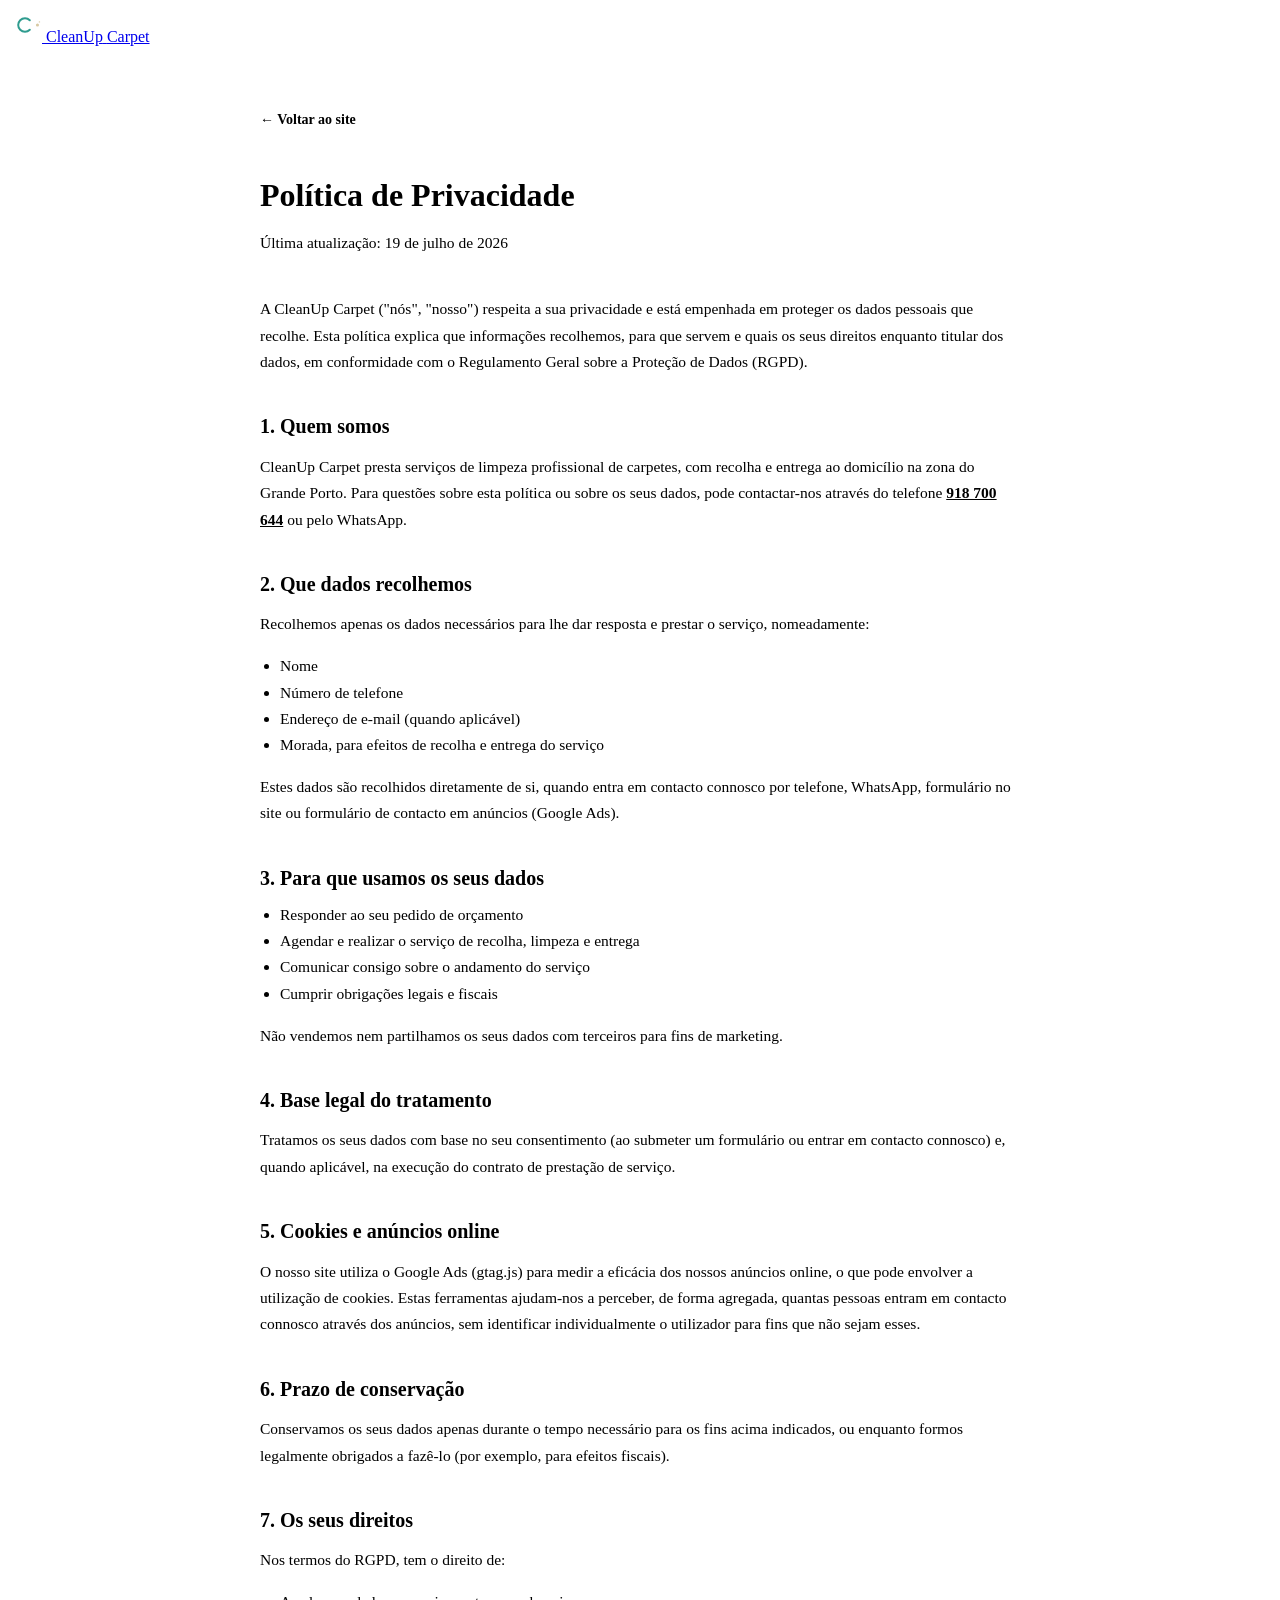
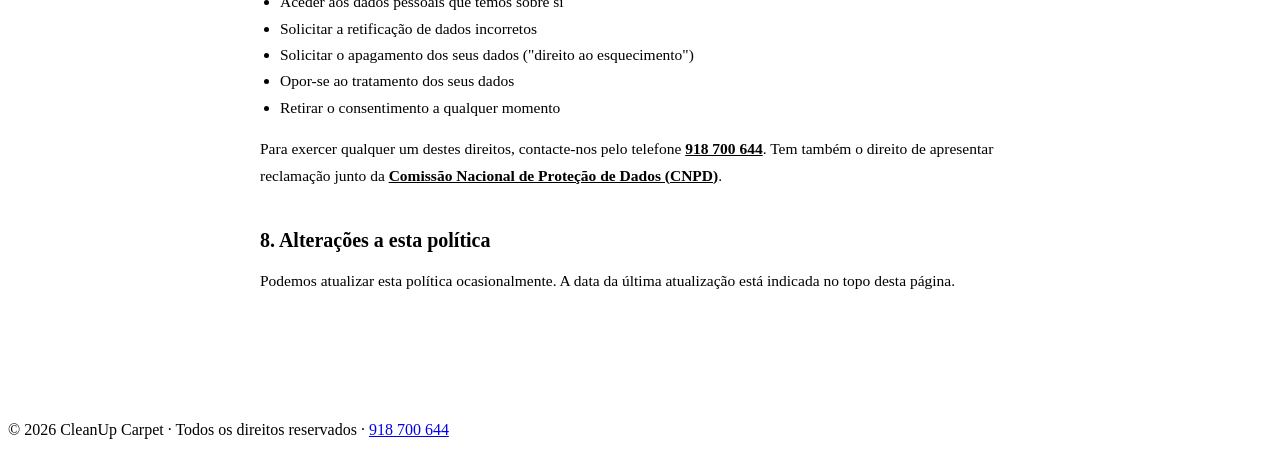
==== politica-privacidade.html @ d4d7b24e "Add files via upload" ====
<!DOCTYPE html>
<html lang="pt-PT">
<head>
  <meta charset="UTF-8">
  <meta name="viewport" content="width=device-width, initial-scale=1.0">
  <meta name="robots" content="noindex">
  <title>Política de Privacidade | CleanUp Carpet</title>

  <link rel="preconnect" href="https://fonts.googleapis.com">
  <link rel="preconnect" href="https://fonts.gstatic.com" crossorigin>
  <link href="https://fonts.googleapis.com/css2?family=Fraunces:ital,wght@0,500;0,600;1,500;1,600&family=Manrope:wght@400;500;600;700;800&display=swap" rel="stylesheet">

  <link rel="stylesheet" href="estilo.css">

  <style>
    .legal-wrap {
      max-width: 760px;
      margin: 0 auto;
      padding: 64px 24px 96px;
    }
    .legal-wrap h1 {
      font-size: 32px;
      margin-bottom: 8px;
    }
    .legal-updated {
      color: var(--color-text-muted);
      font-size: 14px;
      margin-bottom: 40px;
    }
    .legal-wrap h2 {
      font-size: 20px;
      margin-top: 40px;
      margin-bottom: 12px;
    }
    .legal-wrap p, .legal-wrap li {
      color: var(--color-text);
      font-size: 15.5px;
      line-height: 1.7;
    }
    .legal-wrap ul {
      padding-left: 20px;
      margin: 12px 0;
    }
    .legal-wrap a {
      color: var(--color-teal-dark);
      font-weight: 600;
    }
    .legal-back {
      display: inline-block;
      margin-bottom: 28px;
      font-size: 14px;
      font-weight: 700;
      color: var(--color-teal-dark);
      text-decoration: none;
    }
  </style>
</head>

<body>

<div class="topbar">
  <div class="topbar-inner">
    <a class="topbar-brand" href="index.html" aria-label="CleanUp Carpet">
      <span class="icon-mark">
        <svg width="34" height="34" viewBox="0 0 120 120">
          <path d="M 92.77 82.94 A 40 40 0 1 1 92.77 37.06" fill="none" stroke="#FFFFFF" stroke-width="10" stroke-linecap="round"/>
          <path d="M 76.97 76.97 A 24 24 0 1 1 76.97 43.03" fill="none" stroke="#2F9C8F" stroke-width="7" stroke-linecap="round"/>
          <circle cx="104" cy="60" r="5.5" fill="#D8C9A3"/>
          <circle cx="111" cy="49" r="2.6" fill="#D8C9A3"/>
        </svg>
      </span>
      <span class="brand-wordmark">
        <span class="top">CleanUp</span>
        <span class="bottom">Carpet</span>
      </span>
    </a>
  </div>
</div>

<div class="legal-wrap">
  <a class="legal-back" href="index.html">← Voltar ao site</a>

  <h1>Política de Privacidade</h1>
  <p class="legal-updated">Última atualização: 19 de julho de 2026</p>

  <p>
    A CleanUp Carpet ("nós", "nosso") respeita a sua privacidade e está empenhada em proteger os dados pessoais
    que recolhe. Esta política explica que informações recolhemos, para que servem e quais os seus direitos
    enquanto titular dos dados, em conformidade com o Regulamento Geral sobre a Proteção de Dados (RGPD).
  </p>

  <h2>1. Quem somos</h2>
  <p>
    CleanUp Carpet presta serviços de limpeza profissional de carpetes, com recolha e entrega ao domicílio na
    zona do Grande Porto. Para questões sobre esta política ou sobre os seus dados, pode contactar-nos através
    do telefone <a href="tel:+351918700644">918 700 644</a> ou pelo WhatsApp.
  </p>

  <h2>2. Que dados recolhemos</h2>
  <p>Recolhemos apenas os dados necessários para lhe dar resposta e prestar o serviço, nomeadamente:</p>
  <ul>
    <li>Nome</li>
    <li>Número de telefone</li>
    <li>Endereço de e-mail (quando aplicável)</li>
    <li>Morada, para efeitos de recolha e entrega do serviço</li>
  </ul>
  <p>
    Estes dados são recolhidos diretamente de si, quando entra em contacto connosco por telefone, WhatsApp,
    formulário no site ou formulário de contacto em anúncios (Google Ads).
  </p>

  <h2>3. Para que usamos os seus dados</h2>
  <ul>
    <li>Responder ao seu pedido de orçamento</li>
    <li>Agendar e realizar o serviço de recolha, limpeza e entrega</li>
    <li>Comunicar consigo sobre o andamento do serviço</li>
    <li>Cumprir obrigações legais e fiscais</li>
  </ul>
  <p>Não vendemos nem partilhamos os seus dados com terceiros para fins de marketing.</p>

  <h2>4. Base legal do tratamento</h2>
  <p>
    Tratamos os seus dados com base no seu consentimento (ao submeter um formulário ou entrar em contacto
    connosco) e, quando aplicável, na execução do contrato de prestação de serviço.
  </p>

  <h2>5. Cookies e anúncios online</h2>
  <p>
    O nosso site utiliza o Google Ads (gtag.js) para medir a eficácia dos nossos anúncios online, o que pode
    envolver a utilização de cookies. Estas ferramentas ajudam-nos a perceber, de forma agregada, quantas
    pessoas entram em contacto connosco através dos anúncios, sem identificar individualmente o utilizador
    para fins que não sejam esses.
  </p>

  <h2>6. Prazo de conservação</h2>
  <p>
    Conservamos os seus dados apenas durante o tempo necessário para os fins acima indicados, ou enquanto
    formos legalmente obrigados a fazê-lo (por exemplo, para efeitos fiscais).
  </p>

  <h2>7. Os seus direitos</h2>
  <p>Nos termos do RGPD, tem o direito de:</p>
  <ul>
    <li>Aceder aos dados pessoais que temos sobre si</li>
    <li>Solicitar a retificação de dados incorretos</li>
    <li>Solicitar o apagamento dos seus dados ("direito ao esquecimento")</li>
    <li>Opor-se ao tratamento dos seus dados</li>
    <li>Retirar o consentimento a qualquer momento</li>
  </ul>
  <p>
    Para exercer qualquer um destes direitos, contacte-nos pelo telefone <a href="tel:+351918700644">918 700 644</a>.
    Tem também o direito de apresentar reclamação junto da
    <a href="https://www.cnpd.pt" target="_blank" rel="noopener">Comissão Nacional de Proteção de Dados (CNPD)</a>.
  </p>

  <h2>8. Alterações a esta política</h2>
  <p>
    Podemos atualizar esta política ocasionalmente. A data da última atualização está indicada no topo desta
    página.
  </p>
</div>

<footer>
  <p>© 2026 CleanUp Carpet · Todos os direitos reservados · <a href="tel:+351918700644">918 700 644</a></p>
</footer>

</body>
</html>
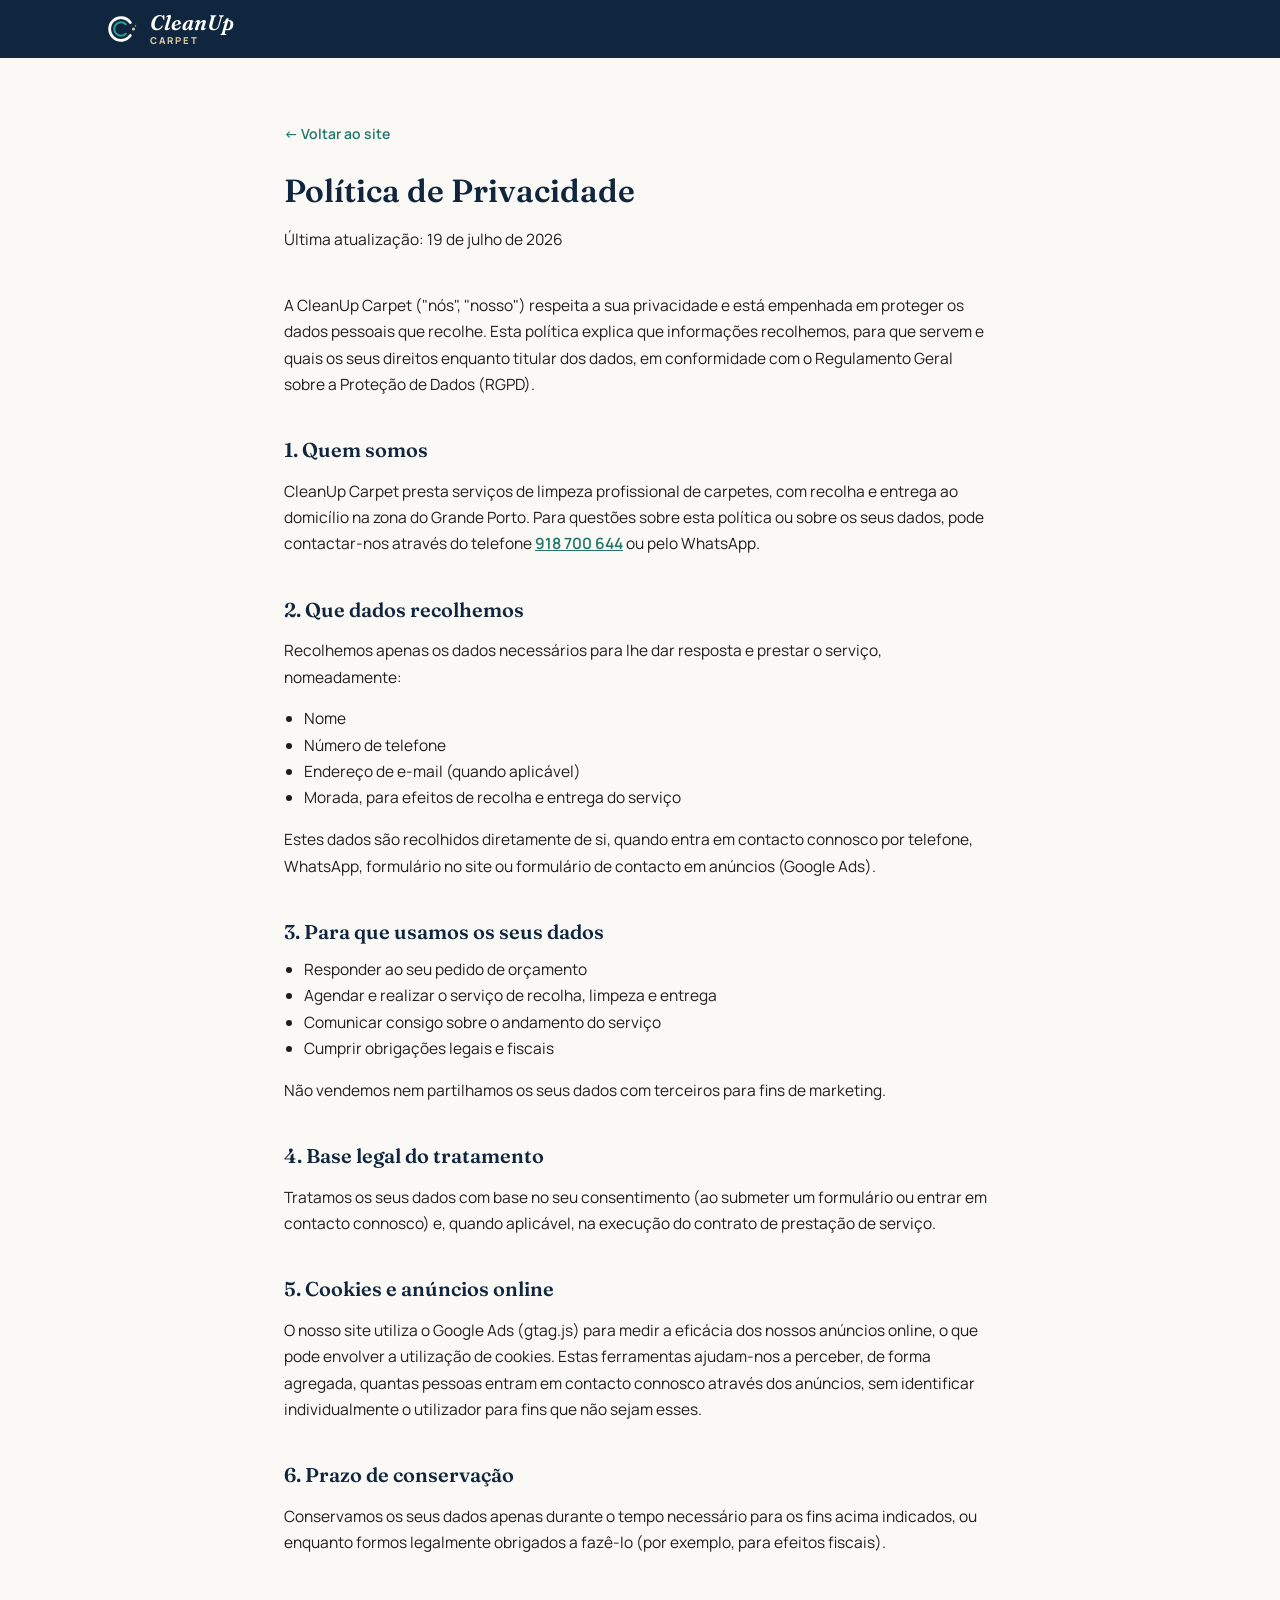
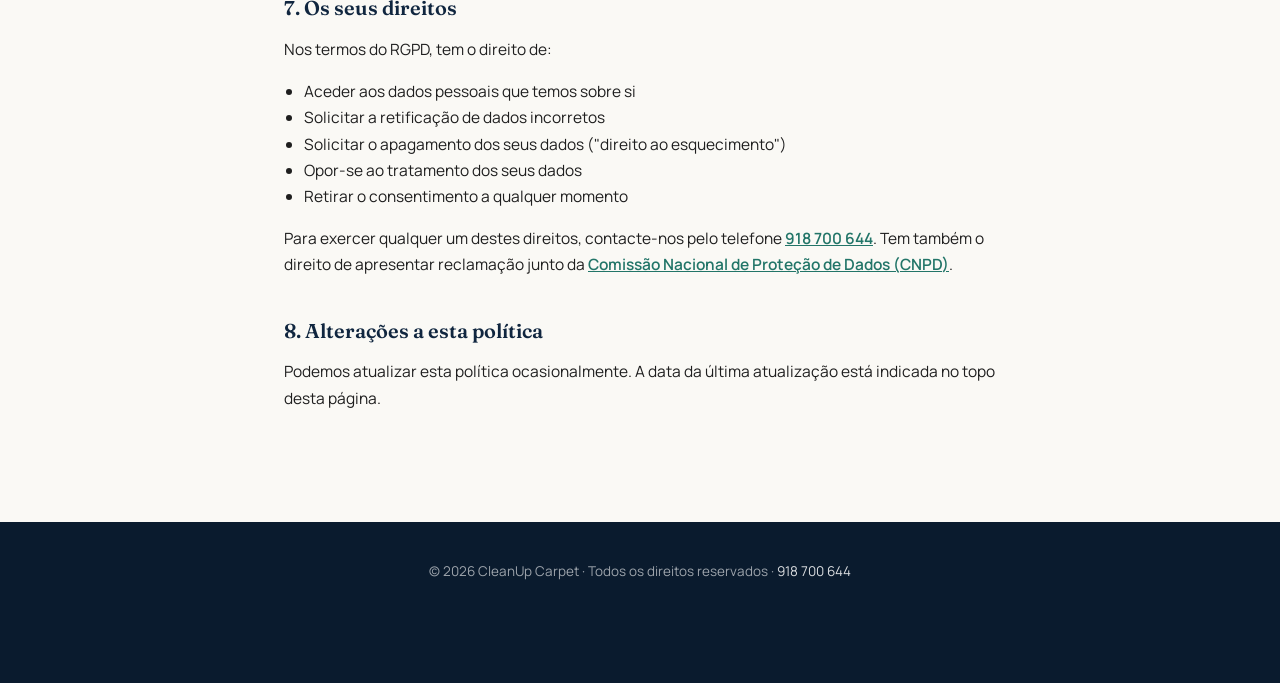
==== commit b294bd16: "Rename stylesheet link from estilo.css to style.css" ====
--- a/politica-privacidade.html
+++ b/politica-privacidade.html
@@ -10,7 +10,7 @@
   <link rel="preconnect" href="https://fonts.gstatic.com" crossorigin>
   <link href="https://fonts.googleapis.com/css2?family=Fraunces:ital,wght@0,500;0,600;1,500;1,600&family=Manrope:wght@400;500;600;700;800&display=swap" rel="stylesheet">
 
-  <link rel="stylesheet" href="estilo.css">
+  <link rel="stylesheet" href="style.css">
 
   <style>
     .legal-wrap {
--- a/style.css
+++ b/style.css
@@ -0,0 +1,844 @@
+/* ============================================
+   CleanUp Carpet — Design tokens
+   ============================================ */
+:root {
+  --color-base: #faf9f5;
+  --color-surface: #ffffff;
+  --color-ink: #10263f;
+  --color-ink-dark: #0a1b2e;
+  --color-teal: #2f9c8f;
+  --color-teal-dark: #227568;
+  --color-teal-light: #e4f3f1;
+  --color-sand: #d8c9a3;
+  --color-text: #1e1e1e;
+  --color-text-muted: #5b6673;
+
+  --font-display: "Fraunces", serif;
+  --font-body: "Manrope", sans-serif;
+
+  --radius-sm: 8px;
+  --radius-md: 14px;
+  --radius-lg: 22px;
+
+  --max-width: 1120px;
+}
+
+* { box-sizing: border-box; }
+
+html { scroll-behavior: smooth; }
+
+body {
+  margin: 0;
+  font-family: var(--font-body);
+  color: var(--color-text);
+  background: var(--color-base);
+  -webkit-font-smoothing: antialiased;
+}
+
+img { max-width: 100%; display: block; }
+
+a { color: inherit; }
+
+:focus-visible {
+  outline: 3px solid var(--color-teal);
+  outline-offset: 2px;
+}
+
+.wrap {
+  max-width: var(--max-width);
+  margin: 0 auto;
+  padding: 0 24px;
+}
+
+.eyebrow {
+  font-family: var(--font-body);
+  font-size: 13px;
+  font-weight: 700;
+  letter-spacing: 0.14em;
+  text-transform: uppercase;
+  color: var(--color-teal);
+}
+
+h1, h2, h3 {
+  font-family: var(--font-display);
+  color: var(--color-ink);
+  margin: 0;
+  font-weight: 600;
+}
+
+/* ============================================
+   TOP BAR — always-visible contact
+   ============================================ */
+.topbar {
+  position: sticky;
+  top: 0;
+  z-index: 50;
+  background: var(--color-ink);
+  color: white;
+}
+
+.topbar-inner {
+  max-width: var(--max-width);
+  margin: 0 auto;
+  padding: 12px 24px;
+  display: flex;
+  align-items: center;
+  justify-content: space-between;
+  gap: 16px;
+}
+
+.topbar-brand {
+  display: flex;
+  align-items: center;
+  gap: 12px;
+  text-decoration: none;
+}
+
+.topbar-brand .icon-mark svg { display: block; }
+
+.topbar-brand .brand-wordmark {
+  display: flex;
+  flex-direction: column;
+  line-height: 1;
+}
+
+.topbar-brand .brand-wordmark .top {
+  font-family: var(--font-display);
+  font-style: italic;
+  font-weight: 600;
+  font-size: 21px;
+  color: white;
+}
+
+.topbar-brand .brand-wordmark .bottom {
+  font-family: var(--font-body);
+  font-weight: 800;
+  letter-spacing: 0.22em;
+  text-transform: uppercase;
+  color: var(--color-sand);
+  font-size: 9.5px;
+  margin-top: 3px;
+}
+
+.topbar-actions {
+  display: flex;
+  align-items: center;
+  gap: 10px;
+}
+
+.topbar-phone {
+  display: flex;
+  align-items: center;
+  gap: 8px;
+  font-weight: 700;
+  font-size: 15px;
+  text-decoration: none;
+  color: white;
+  white-space: nowrap;
+}
+
+.topbar-phone svg { flex-shrink: 0; }
+
+.btn-whatsapp-sm {
+  display: inline-flex;
+  align-items: center;
+  gap: 8px;
+  background: var(--color-teal);
+  color: white;
+  padding: 9px 16px;
+  border-radius: 999px;
+  font-weight: 700;
+  font-size: 14px;
+  text-decoration: none;
+  white-space: nowrap;
+  transition: background 0.15s ease;
+}
+
+.btn-whatsapp-sm:hover { background: var(--color-teal-dark); }
+
+/* ============================================
+   HERO
+   ============================================ */
+.hero {
+  position: relative;
+  background:
+    linear-gradient(180deg, rgba(10, 27, 46, 0.88) 0%, rgba(16, 38, 63, 0.82) 55%, rgba(16, 38, 63, 0.94) 100%),
+    url("https://i.postimg.cc/q7rK0zLg/Fundo-capa-site-cleanup.jpg");
+  background-size: cover;
+  background-position: center 20%;
+  color: white;
+  padding: 84px 24px 96px;
+  overflow: hidden;
+}
+
+.hero::after {
+  /* woven-fiber texture signature */
+  content: "";
+  position: absolute;
+  inset: 0;
+  background-image: url("data:image/svg+xml,%3Csvg xmlns='http://www.w3.org/2000/svg' width='40' height='40'%3E%3Cpath d='M0 20 Q10 8 20 20 T40 20' stroke='%23ffffff' stroke-opacity='0.05' fill='none' stroke-width='1.5'/%3E%3Cpath d='M0 30 Q10 18 20 30 T40 30' stroke='%23ffffff' stroke-opacity='0.04' fill='none' stroke-width='1.5'/%3E%3C/svg%3E");
+  pointer-events: none;
+}
+
+.hero-inner {
+  position: relative;
+  max-width: var(--max-width);
+  margin: 0 auto;
+  display: grid;
+  grid-template-columns: 1.1fr 0.9fr;
+  gap: 48px;
+  align-items: center;
+}
+
+.hero-content h1 {
+  font-size: 50px;
+  line-height: 1.08;
+  color: white;
+  margin-top: 10px;
+  letter-spacing: -0.01em;
+}
+
+.hero-content h1 em {
+  font-style: italic;
+  color: var(--color-sand);
+}
+
+.hero-content p.lede {
+  font-size: 18px;
+  line-height: 1.6;
+  color: rgba(255, 255, 255, 0.88);
+  margin-top: 16px;
+  max-width: 480px;
+}
+
+.hero-badges {
+  display: flex;
+  flex-wrap: wrap;
+  gap: 10px;
+  margin-top: 22px;
+}
+
+.hero-badge {
+  display: flex;
+  align-items: center;
+  gap: 6px;
+  background: rgba(255, 255, 255, 0.1);
+  border: 1px solid rgba(255, 255, 255, 0.18);
+  padding: 7px 14px;
+  border-radius: 999px;
+  font-size: 13.5px;
+  font-weight: 600;
+}
+
+.hero-badge svg { flex-shrink: 0; }
+
+.buttons {
+  margin-top: 32px;
+  display: flex;
+  gap: 14px;
+  flex-wrap: wrap;
+}
+
+.btn-primary {
+  display: inline-flex;
+  align-items: center;
+  gap: 10px;
+  background: var(--color-teal);
+  color: white;
+  padding: 15px 26px;
+  text-decoration: none;
+  font-weight: 700;
+  font-size: 16px;
+  border-radius: var(--radius-sm);
+  transition: transform 0.15s ease, background 0.15s ease;
+  box-shadow: 0 8px 24px rgba(47, 156, 143, 0.35);
+}
+
+.btn-primary:hover {
+  background: var(--color-teal-dark);
+  transform: translateY(-2px);
+}
+
+.btn-secondary {
+  display: inline-flex;
+  align-items: center;
+  gap: 10px;
+  border: 1.5px solid rgba(255, 255, 255, 0.5);
+  color: white;
+  padding: 15px 26px;
+  text-decoration: none;
+  font-weight: 700;
+  font-size: 16px;
+  border-radius: var(--radius-sm);
+  transition: background 0.15s ease, border-color 0.15s ease;
+}
+
+.btn-secondary:hover {
+  background: rgba(255, 255, 255, 0.1);
+  border-color: white;
+}
+
+.hero-note {
+  margin-top: 16px;
+  font-size: 13.5px;
+  color: rgba(255, 255, 255, 0.65);
+}
+
+/* hero visual: stacked photo card */
+.hero-visual {
+  position: relative;
+}
+
+.hero-visual img {
+  border-radius: var(--radius-lg);
+  box-shadow: 0 24px 60px rgba(0, 0, 0, 0.4);
+  aspect-ratio: 4/5;
+  object-fit: cover;
+  width: 100%;
+}
+
+.hero-visual-tag {
+  position: absolute;
+  bottom: -18px;
+  left: -18px;
+  background: white;
+  color: var(--color-ink);
+  padding: 16px 20px;
+  border-radius: var(--radius-md);
+  box-shadow: 0 12px 30px rgba(0, 0, 0, 0.18);
+  display: flex;
+  align-items: center;
+  gap: 12px;
+  max-width: 240px;
+}
+
+.hero-visual-tag .num {
+  font-family: var(--font-display);
+  font-size: 26px;
+  font-weight: 600;
+  color: var(--color-teal);
+}
+
+.hero-visual-tag .txt {
+  font-size: 13px;
+  line-height: 1.3;
+  color: var(--color-text-muted);
+}
+
+/* ============================================
+   TRUST STRIP
+   ============================================ */
+.trust-strip {
+  background: var(--color-ink-dark);
+  padding: 22px 24px;
+}
+
+.trust-strip .wrap {
+  display: flex;
+  flex-wrap: wrap;
+  justify-content: center;
+  gap: 28px;
+}
+
+.trust-item {
+  display: flex;
+  align-items: center;
+  gap: 10px;
+  color: rgba(255, 255, 255, 0.9);
+  font-size: 14.5px;
+  font-weight: 600;
+}
+
+.trust-item svg { flex-shrink: 0; color: var(--color-sand); }
+
+/* ============================================
+   SECTIONS
+   ============================================ */
+.section {
+  padding: 88px 24px;
+}
+
+.section-head {
+  max-width: 620px;
+  margin: 0 auto 52px;
+  text-align: center;
+}
+
+.section-head h2 {
+  font-size: 36px;
+  margin-top: 8px;
+  letter-spacing: -0.01em;
+}
+
+.section-head p {
+  color: var(--color-text-muted);
+  font-size: 16.5px;
+  line-height: 1.6;
+  margin-top: 12px;
+}
+
+.section.alt { background: var(--color-teal-light); }
+
+/* ---- Como funciona: thread/stitch process ---- */
+.process {
+  position: relative;
+  max-width: var(--max-width);
+  margin: 0 auto;
+}
+
+.process-track {
+  position: relative;
+  display: grid;
+  grid-template-columns: repeat(3, 1fr);
+  gap: 32px;
+}
+
+.process-track::before {
+  content: "";
+  position: absolute;
+  top: 34px;
+  left: 8%;
+  right: 8%;
+  height: 0;
+  border-top: 2.5px dashed var(--color-sand);
+  z-index: 0;
+}
+
+.process-step {
+  position: relative;
+  z-index: 1;
+  text-align: center;
+}
+
+.process-num {
+  width: 68px;
+  height: 68px;
+  border-radius: 50%;
+  background: var(--color-ink);
+  color: white;
+  display: flex;
+  align-items: center;
+  justify-content: center;
+  font-family: var(--font-display);
+  font-size: 26px;
+  font-weight: 600;
+  margin: 0 auto 20px;
+  border: 5px solid var(--color-base);
+  box-shadow: 0 0 0 2px var(--color-ink);
+}
+
+.process-step h3 {
+  font-size: 20px;
+  margin-bottom: 8px;
+}
+
+.process-step p {
+  color: var(--color-text-muted);
+  font-size: 15px;
+  line-height: 1.6;
+  max-width: 260px;
+  margin: 0 auto;
+}
+
+/* ---- Benefícios grid ---- */
+.grid {
+  display: grid;
+  grid-template-columns: repeat(4, 1fr);
+  gap: 20px;
+  max-width: var(--max-width);
+  margin: 0 auto;
+}
+
+.card {
+  background: var(--color-surface);
+  padding: 30px 22px;
+  border-radius: var(--radius-md);
+  border: 1px solid #ece7db;
+  text-align: left;
+}
+
+.card .icon {
+  width: 44px;
+  height: 44px;
+  border-radius: 10px;
+  background: var(--color-teal-light);
+  color: var(--color-teal-dark);
+  display: flex;
+  align-items: center;
+  justify-content: center;
+  margin-bottom: 16px;
+}
+
+.card h3 {
+  font-size: 17px;
+  margin-bottom: 6px;
+}
+
+.card p {
+  font-size: 14px;
+  color: var(--color-text-muted);
+  line-height: 1.55;
+  margin: 0;
+}
+
+/* ---- Área de atendimento ---- */
+.area {
+  max-width: var(--max-width);
+  margin: 0 auto;
+  display: grid;
+  grid-template-columns: 1fr 1fr;
+  gap: 56px;
+  align-items: center;
+}
+
+.area-copy p {
+  color: var(--color-text-muted);
+  font-size: 16px;
+  line-height: 1.65;
+  margin-top: 14px;
+}
+
+.area-list {
+  list-style: none;
+  padding: 0;
+  margin: 24px 0 0;
+  display: flex;
+  flex-direction: column;
+  gap: 12px;
+}
+
+.area-list li {
+  display: flex;
+  align-items: center;
+  gap: 10px;
+  font-weight: 600;
+  font-size: 15px;
+  color: var(--color-ink);
+}
+
+.area-list svg { color: var(--color-teal); flex-shrink: 0; }
+
+.area-visual {
+  position: relative;
+  background: var(--color-ink);
+  border-radius: var(--radius-lg);
+  padding: 44px 32px;
+  text-align: center;
+  overflow: hidden;
+}
+
+.area-visual::before {
+  content: "";
+  position: absolute;
+  inset: 0;
+  background-image: url("data:image/svg+xml,%3Csvg xmlns='http://www.w3.org/2000/svg' width='50' height='50'%3E%3Cpath d='M0 25 Q12 10 25 25 T50 25' stroke='%232f9c8f' stroke-opacity='0.18' fill='none' stroke-width='1.5'/%3E%3C/svg%3E");
+}
+
+.area-visual-inner { position: relative; }
+
+.area-visual .pin {
+  width: 56px;
+  height: 56px;
+  margin: 0 auto 18px;
+  border-radius: 50%;
+  background: var(--color-teal);
+  display: flex;
+  align-items: center;
+  justify-content: center;
+}
+
+.area-visual h3 {
+  color: white;
+  font-size: 24px;
+}
+
+.area-visual p {
+  color: rgba(255, 255, 255, 0.7);
+  font-size: 14.5px;
+  margin-top: 8px;
+}
+
+/* ---- Resultados & Avaliações ---- */
+.results-row {
+  display: grid;
+  grid-template-columns: 1fr 1fr;
+  gap: 44px;
+  align-items: center;
+  max-width: var(--max-width);
+  margin: 0 auto;
+}
+
+.before-after {
+  max-width: 380px;
+  margin: 0 auto;
+  position: relative;
+  background: var(--color-surface);
+  border-radius: var(--radius-lg);
+  padding: 16px;
+  box-shadow: 0 22px 48px rgba(16, 38, 63, 0.14);
+}
+
+.before-after-img {
+  width: 100%;
+  border-radius: var(--radius-md);
+  aspect-ratio: 1/1;
+  object-fit: cover;
+  display: block;
+}
+
+.before-after-tag {
+  position: absolute;
+  bottom: -16px;
+  right: 14px;
+  display: flex;
+  align-items: center;
+  gap: 8px;
+  background: var(--color-teal);
+  color: white;
+  padding: 10px 16px;
+  border-radius: 999px;
+  font-size: 13px;
+  font-weight: 700;
+  box-shadow: 0 12px 26px rgba(47, 156, 143, 0.4);
+  white-space: nowrap;
+}
+
+.before-after-caption {
+  display: flex;
+  align-items: center;
+  justify-content: center;
+  gap: 8px;
+  margin-top: 26px;
+  font-size: 13px;
+  font-weight: 700;
+  letter-spacing: 0.06em;
+  text-transform: uppercase;
+  color: var(--color-teal-dark);
+}
+
+.before-after-caption .divider {
+  width: 3px;
+  height: 3px;
+  border-radius: 50%;
+  background: var(--color-text-muted);
+}
+
+/* ---- Avaliações Google ---- */
+.review-card {
+  max-width: 460px;
+  margin: 0 auto;
+  background: var(--color-surface);
+  border: 1px solid #ece7db;
+  border-top: 4px solid var(--color-teal);
+  border-radius: var(--radius-lg);
+  padding: 44px 36px;
+  text-align: center;
+  position: relative;
+  overflow: hidden;
+  box-shadow: 0 22px 48px rgba(16, 38, 63, 0.1);
+}
+
+.review-card::before {
+  content: "";
+  position: absolute;
+  inset: 0;
+  background-image: url("data:image/svg+xml,%3Csvg xmlns='http://www.w3.org/2000/svg' width='40' height='40'%3E%3Cpath d='M0 20 Q10 8 20 20 T40 20' stroke='%232f9c8f' stroke-opacity='0.06' fill='none' stroke-width='1.5'/%3E%3C/svg%3E");
+  pointer-events: none;
+}
+
+.review-card > * {
+  position: relative;
+}
+
+.review-brand {
+  display: flex;
+  align-items: center;
+  justify-content: center;
+  gap: 8px;
+  margin-bottom: 10px;
+  font-size: 14px;
+  color: var(--color-text-muted);
+  font-weight: 600;
+}
+
+.review-score-row {
+  display: flex;
+  align-items: baseline;
+  justify-content: center;
+  gap: 10px;
+}
+
+.review-score {
+  font-family: var(--font-display);
+  font-size: 46px;
+  font-weight: 600;
+  color: var(--color-ink);
+  line-height: 1;
+}
+
+.review-score-tag {
+  background: var(--color-teal-light);
+  color: var(--color-teal-dark);
+  font-size: 12.5px;
+  font-weight: 700;
+  padding: 5px 12px;
+  border-radius: 999px;
+  text-transform: uppercase;
+  letter-spacing: 0.04em;
+}
+
+.review-stars {
+  display: flex;
+  justify-content: center;
+  gap: 4px;
+  margin: 14px 0 10px;
+}
+
+.review-stars svg { color: #f2b91d; }
+
+.review-count {
+  color: var(--color-text-muted);
+  font-size: 15px;
+  margin: 0 0 26px;
+}
+
+.btn-review {
+  display: inline-flex;
+  align-items: center;
+  gap: 8px;
+  border: 1.5px solid var(--color-teal);
+  color: var(--color-teal-dark);
+  padding: 12px 22px;
+  border-radius: var(--radius-sm);
+  text-decoration: none;
+  font-weight: 700;
+  font-size: 14.5px;
+  transition: background 0.15s ease;
+}
+
+.btn-review:hover { background: var(--color-teal-light); }
+
+/* ============================================
+   CTA FINAL
+   ============================================ */
+.cta {
+  background: var(--color-ink);
+  color: white;
+  text-align: center;
+  padding: 88px 24px;
+  position: relative;
+  overflow: hidden;
+}
+
+.cta::before {
+  content: "";
+  position: absolute;
+  inset: 0;
+  background-image: url("data:image/svg+xml,%3Csvg xmlns='http://www.w3.org/2000/svg' width='40' height='40'%3E%3Cpath d='M0 20 Q10 8 20 20 T40 20' stroke='%23ffffff' stroke-opacity='0.04' fill='none' stroke-width='1.5'/%3E%3C/svg%3E");
+}
+
+.cta-inner {
+  position: relative;
+  max-width: 560px;
+  margin: 0 auto;
+}
+
+.cta h2 {
+  color: white;
+  font-size: 34px;
+}
+
+.cta p {
+  opacity: 0.85;
+  font-size: 16.5px;
+  margin-top: 12px;
+}
+
+.cta .buttons {
+  justify-content: center;
+  margin-top: 30px;
+}
+
+/* ============================================
+   FOOTER
+   ============================================ */
+footer {
+  text-align: center;
+  padding: 26px 24px 90px;
+  font-size: 13.5px;
+  background: var(--color-ink-dark);
+  color: rgba(255, 255, 255, 0.6);
+}
+
+footer a { color: rgba(255, 255, 255, 0.85); text-decoration: none; }
+
+/* ============================================
+   STICKY MOBILE CTA BAR
+   ============================================ */
+.mobile-cta-bar {
+  display: none;
+}
+
+/* ============================================
+   RESPONSIVE
+   ============================================ */
+@media (max-width: 880px) {
+  .hero-inner { grid-template-columns: 1fr; }
+  .hero-visual { order: -1; max-width: 320px; margin: 0 auto; }
+  .hero-content h1 { font-size: 38px; }
+  .hero-content p.lede { max-width: 100%; }
+  .grid { grid-template-columns: repeat(2, 1fr); }
+  .process-track { grid-template-columns: 1fr; gap: 36px; }
+  .process-track::before { display: none; }
+  .area { grid-template-columns: 1fr; gap: 36px; }
+  .results-row { grid-template-columns: 1fr; gap: 32px; }
+  .section { padding: 64px 20px; }
+  .section-head h2 { font-size: 28px; }
+
+  .topbar-phone span.txt { display: none; }
+
+  .mobile-cta-bar {
+    display: flex;
+    position: fixed;
+    bottom: 0;
+    left: 0;
+    right: 0;
+    z-index: 60;
+    background: white;
+    box-shadow: 0 -6px 20px rgba(0, 0, 0, 0.12);
+  }
+
+  .mobile-cta-bar a {
+    flex: 1;
+    display: flex;
+    align-items: center;
+    justify-content: center;
+    gap: 8px;
+    padding: 16px 10px;
+    font-weight: 700;
+    font-size: 15px;
+    text-decoration: none;
+  }
+
+  .mobile-cta-bar .call {
+    background: var(--color-ink);
+    color: white;
+  }
+
+  .mobile-cta-bar .wa {
+    background: var(--color-teal);
+    color: white;
+  }
+
+  body { padding-bottom: 62px; }
+}
+
+@media (max-width: 560px) {
+  .grid { grid-template-columns: 1fr; }
+  .hero { padding: 64px 20px 72px; }
+  .hero-content h1 { font-size: 32px; }
+}
+
+@media (prefers-reduced-motion: reduce) {
+  * { transition: none !important; scroll-behavior: auto !important; }
+}
